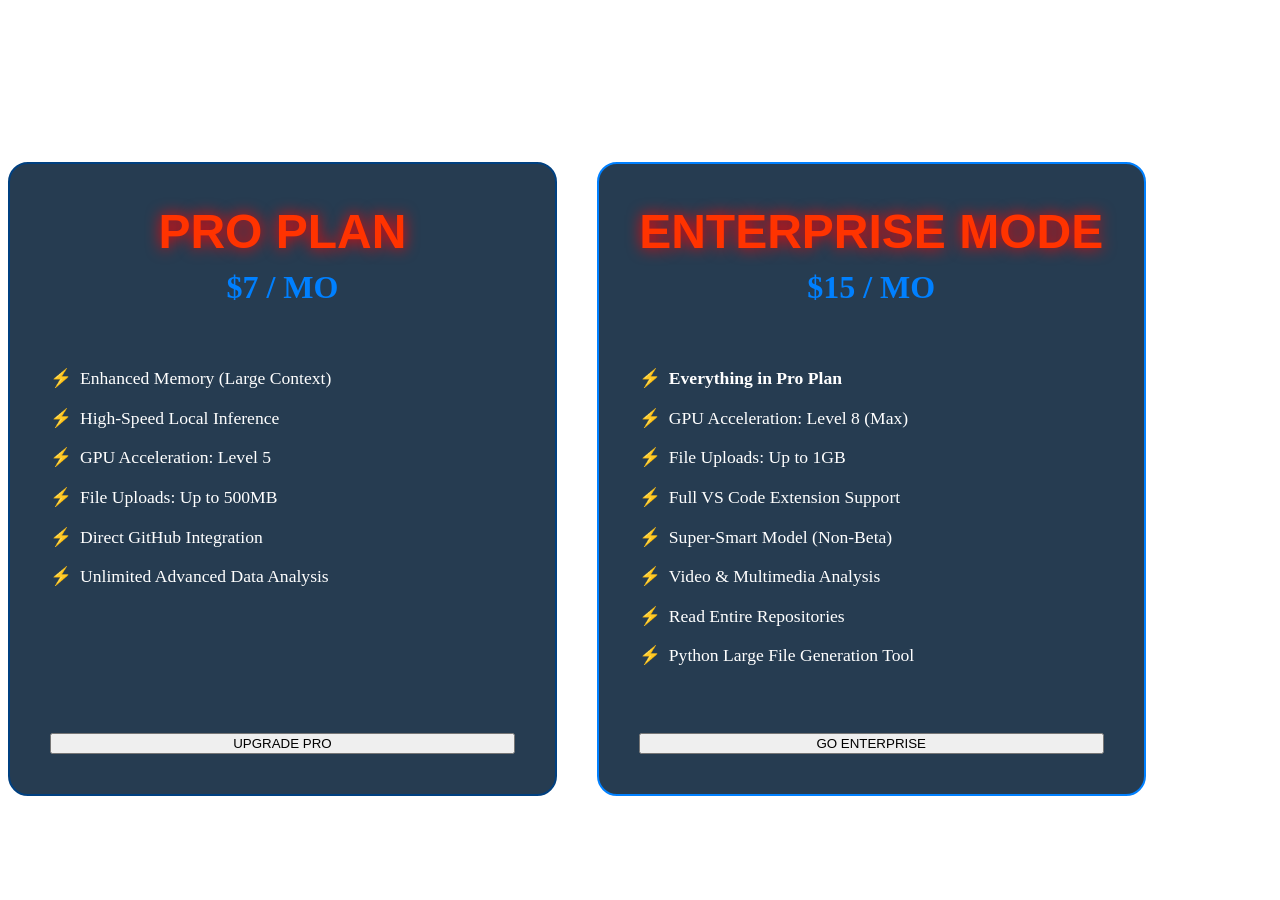
==== pages/transactions/upgrade_plan.html @ 07b278d4 "Create upgrade_plan.html" ====
<!DOCTYPE html>
<html lang="en">
<head>
    <meta charset="UTF-8">
    <meta name="viewport" content="width=device-width, initial-scale=1.0">
    <title>Upgrade Your Plan</title>
    <link rel="stylesheet" href="../styles/style.css">
    <style>
        .pricing-container {
            display: flex;
            gap: 40px;
            justify-content: center;
            align-items: stretch;
            width: 90%;
            max-width: 1200px;
        }

        .plan-card {
            flex: 1;
            background: rgba(0, 26, 51, 0.85);
            border: 2px solid #004080;
            border-radius: 20px;
            padding: 40px;
            display: flex;
            flex-direction: column;
            transition: all 0.3s ease;
        }

        .plan-card:hover {
            border-color: #00d9ff;
            box-shadow: 0 0 20px rgba(0, 217, 255, 0.2);
        }

        .plan-header {
            text-align: center;
            margin-bottom: 20px;
        }

        .plan-title {
            font-family: 'FlameInferno', sans-serif;
            font-size: 3rem;
            color: #ff3300;
            text-shadow: 0 0 15px #ff0000;
            margin: 0;
        }

        .plan-price {
            font-size: 2rem;
            color: #0080ff;
            margin: 10px 0;
            font-weight: bold;
        }

        .feature-list {
            list-style: none;
            padding: 0;
            margin: 30px 0;
            flex-grow: 1;
        }

        .feature-item {
            color: #ffffff;
            font-size: 1.1rem;
            margin-bottom: 15px;
            padding-left: 30px;
            position: relative;
            line-height: 1.4;
        }

        .feature-item::before {
            content: '⚡';
            position: absolute;
            left: 0;
            color: #00d9ff;
        }

        .cta-container {
            display: flex;
            justify-content: center;
            margin-top: 20px;
        }

        .menu-btn {
            width: 100%;
        }
    </style>
</head>
<body>
    <div id="app-wrapper">
        <div class="fire-bg-layer">
            <canvas id="fireCanvas"></canvas>
            <div class="smoke-overlay"></div>
        </div>

        <div class="content-ui">
            <div class="pricing-container">
                
                <div class="plan-card">
                    <div class="plan-header">
                        <h2 class="plan-title">PRO PLAN</h2>
                        <div class="plan-price">$7 / MO</div>
                    </div>
                    <ul class="feature-list">
                        <li class="feature-item">Enhanced Memory (Large Context)</li>
                        <li class="feature-item">High-Speed Local Inference</li>
                        <li class="feature-item">GPU Acceleration: Level 5</li>
                        <li class="feature-item">File Uploads: Up to 500MB</li>
                        <li class="feature-item">Direct GitHub Integration</li>
                        <li class="feature-item">Unlimited Advanced Data Analysis</li>
                    </ul>
                    <div class="cta-container">
                        <button class="menu-btn glow-target" onclick="location.href='buy_pro.html'">
                            UPGRADE PRO
                        </button>
                    </div>
                </div>

                <div class="plan-card" style="border-color: #0080ff;">
                    <div class="plan-header">
                        <h2 class="plan-title">ENTERPRISE MODE</h2>
                        <div class="plan-price">$15 / MO</div>
                    </div>
                    <ul class="feature-list">
                        <li class="feature-item"><b>Everything in Pro Plan</b></li>
                        <li class="feature-item">GPU Acceleration: Level 8 (Max)</li>
                        <li class="feature-item">File Uploads: Up to 1GB</li>
                        <li class="feature-item">Full VS Code Extension Support</li>
                        <li class="feature-item">Super-Smart Model (Non-Beta)</li>
                        <li class="feature-item">Video & Multimedia Analysis</li>
                        <li class="feature-item">Read Entire Repositories</li>
                        <li class="feature-item">Python Large File Generation Tool</li>
                    </ul>
                    <div class="cta-container">
                        <button class="menu-btn glow-target active-glow" onclick="location.href='buy_enterprise.html'">
                            GO ENTERPRISE
                        </button>
                    </div>
                </div>

            </div>
        </div>

        <svg style="display: none;">
            <defs>
                <filter id="heat">
                    <feTurbulence type="fractalNoise" baseFrequency="0.01 0.05" numOctaves="2" result="noise" />
                    <feDisplacementMap in="SourceGraphic" in2="noise" scale="5" />
                </filter>
            </defs>
        </svg>
    </div>

    <script src="../styles/flame_atmosphere.js"></script>
</body>
</html>
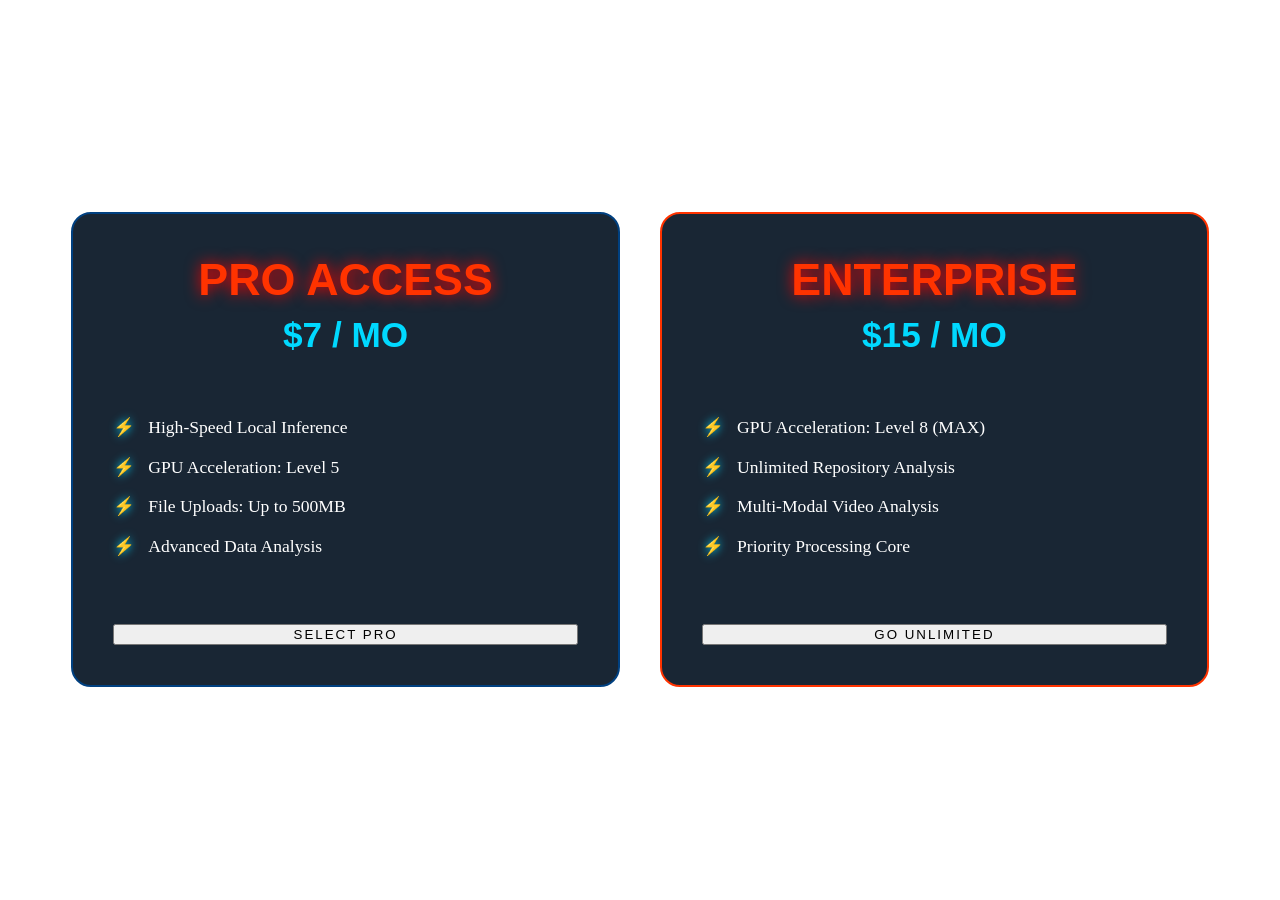
==== commit 4c344bf1: "Update upgrade_plan.html" ====
--- a/pages/transactions/upgrade_plan.html
+++ b/pages/transactions/upgrade_plan.html
@@ -6,83 +6,17 @@
     <title>Upgrade Your Plan</title>
     <link rel="stylesheet" href="../styles/style.css">
     <style>
-        .pricing-container {
-            display: flex;
-            gap: 40px;
-            justify-content: center;
-            align-items: stretch;
-            width: 90%;
-            max-width: 1200px;
-        }
-
-        .plan-card {
-            flex: 1;
-            background: rgba(0, 26, 51, 0.85);
-            border: 2px solid #004080;
-            border-radius: 20px;
-            padding: 40px;
-            display: flex;
-            flex-direction: column;
-            transition: all 0.3s ease;
-        }
-
-        .plan-card:hover {
-            border-color: #00d9ff;
-            box-shadow: 0 0 20px rgba(0, 217, 255, 0.2);
-        }
-
-        .plan-header {
-            text-align: center;
-            margin-bottom: 20px;
-        }
-
-        .plan-title {
-            font-family: 'FlameInferno', sans-serif;
-            font-size: 3rem;
-            color: #ff3300;
-            text-shadow: 0 0 15px #ff0000;
-            margin: 0;
-        }
-
-        .plan-price {
-            font-size: 2rem;
-            color: #0080ff;
-            margin: 10px 0;
-            font-weight: bold;
-        }
-
-        .feature-list {
-            list-style: none;
-            padding: 0;
-            margin: 30px 0;
-            flex-grow: 1;
-        }
-
-        .feature-item {
-            color: #ffffff;
-            font-size: 1.1rem;
-            margin-bottom: 15px;
-            padding-left: 30px;
-            position: relative;
-            line-height: 1.4;
-        }
-
-        .feature-item::before {
-            content: '⚡';
-            position: absolute;
-            left: 0;
-            color: #00d9ff;
-        }
-
-        .cta-container {
-            display: flex;
-            justify-content: center;
-            margin-top: 20px;
-        }
-
-        .menu-btn {
-            width: 100%;
-        }
+        .pricing-container { display: flex; gap: 40px; justify-content: center; align-items: stretch; width: 90%; max-width: 1200px; margin: 0 auto; padding-top: 50px; }
+        .plan-card { flex: 1; background: rgba(0, 15, 30, 0.9); border: 2px solid #004080; border-radius: 20px; padding: 40px; display: flex; flex-direction: column; transition: all 0.3s ease; position: relative; overflow: hidden; }
+        .plan-card:hover { border-color: #00d9ff; box-shadow: 0 0 30px rgba(0, 217, 255, 0.3); transform: translateY(-5px); }
+        .plan-header { text-align: center; margin-bottom: 20px; }
+        .plan-title { font-family: 'FlameInferno', sans-serif; font-size: 2.8rem; color: #ff3300; text-shadow: 0 0 15px #ff0000; margin: 0; }
+        .plan-price { font-size: 2.2rem; color: #00d9ff; margin: 10px 0; font-weight: bold; font-family: 'Orbitron', sans-serif; }
+        .feature-list { list-style: none; padding: 0; margin: 30px 0; flex-grow: 1; }
+        .feature-item { color: #ffffff; font-size: 1.1rem; margin-bottom: 15px; padding-left: 35px; position: relative; line-height: 1.4; }
+        .feature-item::before { content: '⚡'; position: absolute; left: 0; color: #00d9ff; filter: drop-shadow(0 0 5px #00d9ff); }
+        .cta-container { display: flex; justify-content: center; margin-top: 20px; }
+        .menu-btn { width: 100%; text-transform: uppercase; letter-spacing: 2px; }
     </style>
 </head>
 <body>
@@ -91,65 +25,42 @@
             <canvas id="fireCanvas"></canvas>
             <div class="smoke-overlay"></div>
         </div>
-
         <div class="content-ui">
             <div class="pricing-container">
-                
                 <div class="plan-card">
                     <div class="plan-header">
-                        <h2 class="plan-title">PRO PLAN</h2>
+                        <h2 class="plan-title">PRO ACCESS</h2>
                         <div class="plan-price">$7 / MO</div>
                     </div>
                     <ul class="feature-list">
-                        <li class="feature-item">Enhanced Memory (Large Context)</li>
                         <li class="feature-item">High-Speed Local Inference</li>
                         <li class="feature-item">GPU Acceleration: Level 5</li>
                         <li class="feature-item">File Uploads: Up to 500MB</li>
-                        <li class="feature-item">Direct GitHub Integration</li>
-                        <li class="feature-item">Unlimited Advanced Data Analysis</li>
+                        <li class="feature-item">Advanced Data Analysis</li>
                     </ul>
                     <div class="cta-container">
-                        <button class="menu-btn glow-target" onclick="location.href='buy_pro.html'">
-                            UPGRADE PRO
-                        </button>
+                        <button class="menu-btn glow-target" onclick="location.href='transactions/buy_pro.html'">SELECT PRO</button>
                     </div>
                 </div>
 
-                <div class="plan-card" style="border-color: #0080ff;">
+                <div class="plan-card" style="border-color: #ff3300;">
                     <div class="plan-header">
-                        <h2 class="plan-title">ENTERPRISE MODE</h2>
+                        <h2 class="plan-title">ENTERPRISE</h2>
                         <div class="plan-price">$15 / MO</div>
                     </div>
                     <ul class="feature-list">
-                        <li class="feature-item"><b>Everything in Pro Plan</b></li>
-                        <li class="feature-item">GPU Acceleration: Level 8 (Max)</li>
-                        <li class="feature-item">File Uploads: Up to 1GB</li>
-                        <li class="feature-item">Full VS Code Extension Support</li>
-                        <li class="feature-item">Super-Smart Model (Non-Beta)</li>
-                        <li class="feature-item">Video & Multimedia Analysis</li>
-                        <li class="feature-item">Read Entire Repositories</li>
-                        <li class="feature-item">Python Large File Generation Tool</li>
+                        <li class="feature-item">GPU Acceleration: Level 8 (MAX)</li>
+                        <li class="feature-item">Unlimited Repository Analysis</li>
+                        <li class="feature-item">Multi-Modal Video Analysis</li>
+                        <li class="feature-item">Priority Processing Core</li>
                     </ul>
                     <div class="cta-container">
-                        <button class="menu-btn glow-target active-glow" onclick="location.href='buy_enterprise.html'">
-                            GO ENTERPRISE
-                        </button>
+                        <button class="menu-btn glow-target active-glow" onclick="location.href='transactions/buy_enterprise.html'">GO UNLIMITED</button>
                     </div>
                 </div>
-
             </div>
         </div>
-
-        <svg style="display: none;">
-            <defs>
-                <filter id="heat">
-                    <feTurbulence type="fractalNoise" baseFrequency="0.01 0.05" numOctaves="2" result="noise" />
-                    <feDisplacementMap in="SourceGraphic" in2="noise" scale="5" />
-                </filter>
-            </defs>
-        </svg>
     </div>
-
     <script src="../styles/flame_atmosphere.js"></script>
 </body>
 </html>
